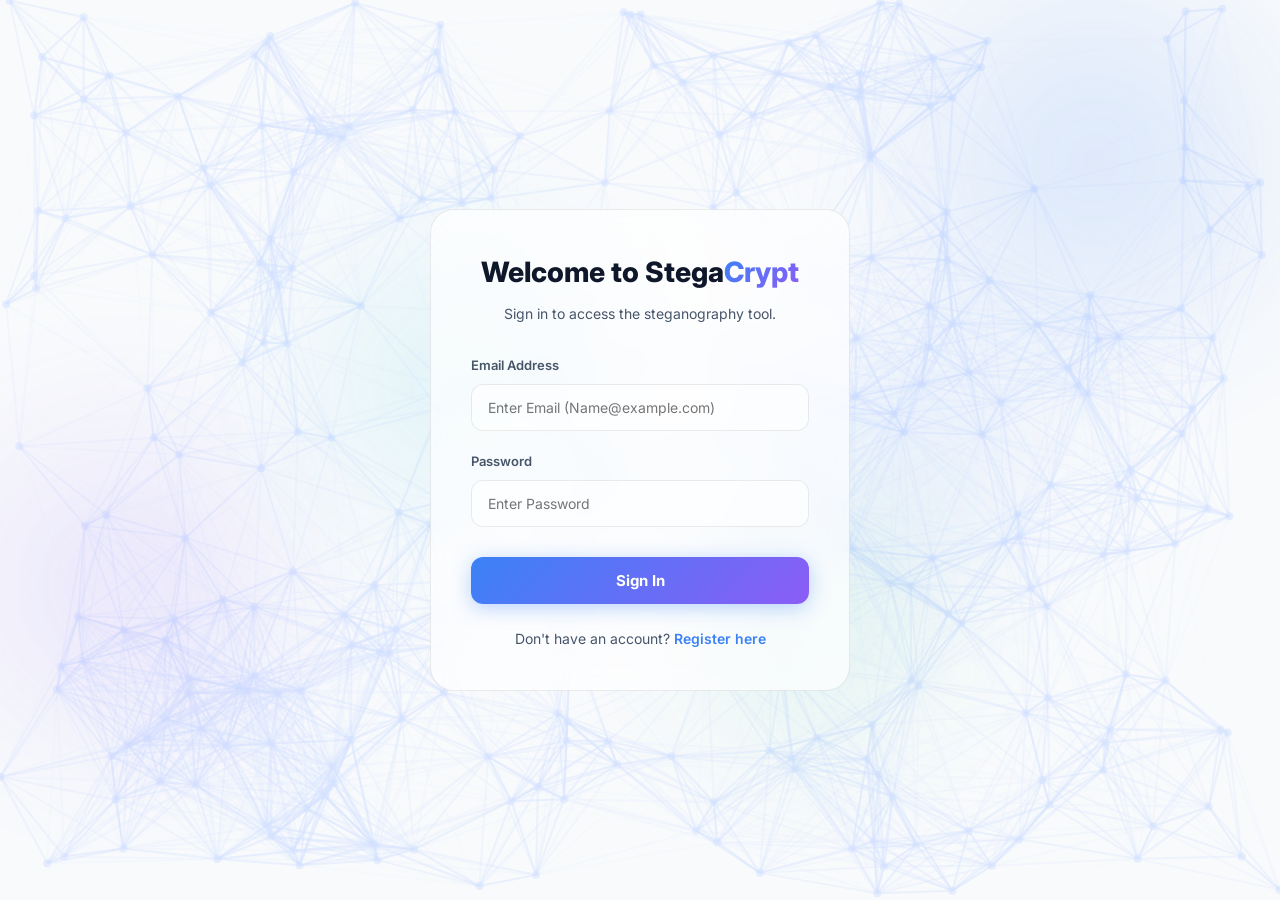
==== login.html @ 2a399cc2 "Add files via upload" ====
<!DOCTYPE html>
<html lang="en">

<head>
    <meta charset="UTF-8" />
    <meta name="viewport" content="width=device-width, initial-scale=1.0" />
    <title>Login - StegaCrypt</title>
    <meta name="description" content="Login to StegaCrypt to conceal secret messages inside images and PDF files." />
    <link
        href="https://fonts.googleapis.com/css2?family=Inter:wght@300;400;500;600;700;800;900&family=JetBrains+Mono:wght@400;600&display=swap"
        rel="stylesheet" />
    <link rel="icon" href="encryption.png" type="image/png" />
    <link rel="stylesheet" href="splash.css" />
    <style>
        .login-container {
            position: relative;
            z-index: 10;
            display: flex;
            justify-content: center;
            align-items: center;
            min-height: 100vh;
            padding: 20px;
        }

        .auth-box {
            width: 100%;
            max-width: 420px;
            padding: 40px;
            border-radius: 24px;
            text-align: center;
            animation: fadeInUp 0.6s ease-out forwards;
        }

        .auth-header {
            margin-bottom: 30px;
        }

        .auth-header h2 {
            font-size: 28px;
            font-weight: 800;
            margin-bottom: 8px;
        }

        .auth-header p {
            color: var(--text-secondary);
            font-size: 14px;
        }

        .form-group {
            margin-bottom: 20px;
            text-align: left;
        }

        .form-group label {
            display: block;
            font-size: 13px;
            font-weight: 600;
            color: var(--text-secondary);
            margin-bottom: 8px;
        }

        .form-control {
            width: 100%;
            padding: 14px 16px;
            border-radius: 12px;
            border: 1px solid var(--border-glass);
            background: rgba(255, 255, 255, 0.5);
            font-family: var(--sans);
            font-size: 14px;
            color: var(--text-primary);
            transition: all 0.3s ease;
            outline: none;
        }

        .form-control:focus {
            background: rgba(255, 255, 255, 0.8);
            border-color: var(--accent-blue);
            box-shadow: 0 0 0 4px rgba(59, 130, 246, 0.1);
        }

        .btn-auth {
            width: 100%;
            margin-top: 10px;
            justify-content: center;
        }

        .auth-switch {
            margin-top: 24px;
            font-size: 14px;
            color: var(--text-secondary);
        }

        .auth-switch a {
            color: var(--accent-blue);
            font-weight: 600;
            text-decoration: none;
            cursor: pointer;
            transition: color 0.2s;
        }

        .auth-switch a:hover {
            color: var(--accent-purple);
        }

        .error-msg {
            color: #ef4444;
            font-size: 13px;
            margin-bottom: 15px;
            display: none;
            font-weight: 500;
        }

        .success-msg {
            color: var(--accent-emerald);
            font-size: 13px;
            margin-bottom: 15px;
            display: none;
            font-weight: 500;
        }
    </style>
</head>

<body>

    <!-- ── Cybersecurity Particle Network Background ── -->
    <canvas id="cyberCanvas" aria-hidden="true"></canvas>

    <!-- ── Animated Background Orbs ── -->
    <div class="bg-orbs" aria-hidden="true">
        <div class="orb orb-1"></div>
        <div class="orb orb-2"></div>
        <div class="orb orb-3"></div>
        <div class="orb orb-4"></div>
        <div class="orb orb-5"></div>
    </div>

    <div class="login-container">
        <div class="auth-box glass">
            <div class="auth-header">
                <h2>Welcome to <span class="nav-name"><span class="brand-stega">Stega</span><span
                            class="brand-crypt">Crypt</span></span></h2>
                <p id="auth-subtitle">Sign in to access the steganography tool.</p>
            </div>

            <div id="error-message" class="error-msg">Invalid credentials.</div>
            <div id="success-message" class="success-msg">Registration successful! You can now log in.</div>

            <form id="auth-form">
                <div class="form-group">
                    <label for="email">Email Address</label>
                    <input type="email" id="email" class="form-control" placeholder="Enter Email (Name@example.com)"
                        required />
                </div>
                <div class="form-group">
                    <label for="password">Password</label>
                    <input type="password" id="password" class="form-control" placeholder="Enter Password" required />
                </div>
                <button type="submit" class="btn-primary btn-auth" id="auth-btn">Sign In</button>
            </form>

            <div class="auth-switch">
                <span id="switch-text">Don't have an account?</span>
                <a id="switch-link">Register here</a>
            </div>
        </div>
    </div>

    <!-- ── Particle Network Background Script ── -->
    <script>
        (() => {
            const canvas = document.getElementById('cyberCanvas');
            const ctx = canvas.getContext('2d');
            let width, height, particles = [];

            const CONFIG = {
                particleCount: 160,
                particleSize: 4,
                particleColor: { r: 212, g: 225, b: 255 },
                particleOpacity: 0.5,
                linkDistance: 200,
                linkColor: { r: 212, g: 225, b: 255 },
                linkOpacity: 0.6,
                linkWidth: 2,
                moveSpeed: 3,
                mouseRepulseDistance: 100,
                mouseRepulseDuration: 0.4,
                densityArea: 300
            };

            const mouse = { x: -9999, y: -9999 };

            function resize() {
                width = canvas.width = window.innerWidth;
                height = canvas.height = window.innerHeight;
                adjustParticleCount();
            }

            function adjustParticleCount() {
                const area = width * height;
                const targetCount = Math.floor((area / (CONFIG.densityArea * CONFIG.densityArea)) * CONFIG.particleCount);
                const count = Math.min(Math.max(targetCount, 40), 300);

                while (particles.length < count) {
                    particles.push(createParticle());
                }
                while (particles.length > count) {
                    particles.pop();
                }
            }

            function createParticle(x, y) {
                const angle = Math.random() * Math.PI * 2;
                const speed = CONFIG.moveSpeed * (0.5 + Math.random() * 0.5);
                return {
                    x: x !== undefined ? x : Math.random() * width,
                    y: y !== undefined ? y : Math.random() * height,
                    vx: Math.cos(angle) * speed,
                    vy: Math.sin(angle) * speed,
                    size: CONFIG.particleSize,
                    opacity: CONFIG.particleOpacity
                };
            }

            function updateParticles() {
                for (let i = 0; i < particles.length; i++) {
                    const p = particles[i];

                    if (mouse.x !== -9999) {
                        const dx = p.x - mouse.x;
                        const dy = p.y - mouse.y;
                        const dist = Math.sqrt(dx * dx + dy * dy);

                        if (dist < CONFIG.mouseRepulseDistance) {
                            const force = (CONFIG.mouseRepulseDistance - dist) / CONFIG.mouseRepulseDistance;
                            const angle = Math.atan2(dy, dx);
                            const repulseForce = force * 6;
                            p.vx += Math.cos(angle) * repulseForce;
                            p.vy += Math.sin(angle) * repulseForce;
                        }
                    }

                    const currentSpeed = Math.sqrt(p.vx * p.vx + p.vy * p.vy);
                    const maxSpeed = CONFIG.moveSpeed * 3;
                    if (currentSpeed > maxSpeed) {
                        p.vx = (p.vx / currentSpeed) * maxSpeed;
                        p.vy = (p.vy / currentSpeed) * maxSpeed;
                    }

                    if (currentSpeed > CONFIG.moveSpeed) {
                        const decay = 1 - CONFIG.mouseRepulseDuration * 0.02;
                        p.vx *= decay;
                        p.vy *= decay;

                        const newSpeed = Math.sqrt(p.vx * p.vx + p.vy * p.vy);
                        if (newSpeed < CONFIG.moveSpeed * 0.5) {
                            const angle = Math.atan2(p.vy, p.vx);
                            p.vx = Math.cos(angle) * CONFIG.moveSpeed * 0.5;
                            p.vy = Math.sin(angle) * CONFIG.moveSpeed * 0.5;
                        }
                    }

                    p.x += p.vx * 0.15;
                    p.y += p.vy * 0.15;

                    if (p.x < 0) {
                        p.x = 0;
                        p.vx = Math.abs(p.vx);
                    } else if (p.x > width) {
                        p.x = width;
                        p.vx = -Math.abs(p.vx);
                    }

                    if (p.y < 0) {
                        p.y = 0;
                        p.vy = Math.abs(p.vy);
                    } else if (p.y > height) {
                        p.y = height;
                        p.vy = -Math.abs(p.vy);
                    }
                }
            }

            function drawParticles() {
                const { r, g, b } = CONFIG.particleColor;
                const lr = CONFIG.linkColor.r;
                const lg = CONFIG.linkColor.g;
                const lb = CONFIG.linkColor.b;

                ctx.lineWidth = CONFIG.linkWidth;

                for (let i = 0; i < particles.length; i++) {
                    const a = particles[i];

                    for (let j = i + 1; j < particles.length; j++) {
                        const bP = particles[j];
                        const dx = a.x - bP.x;
                        const dy = a.y - bP.y;

                        if (Math.abs(dx) > CONFIG.linkDistance || Math.abs(dy) > CONFIG.linkDistance) continue;

                        const dist = Math.sqrt(dx * dx + dy * dy);

                        if (dist < CONFIG.linkDistance) {
                            const opacity = (1 - dist / CONFIG.linkDistance) * CONFIG.linkOpacity;
                            ctx.beginPath();
                            ctx.moveTo(a.x, a.y);
                            ctx.lineTo(bP.x, bP.y);
                            ctx.strokeStyle = `rgba(${lr}, ${lg}, ${lb}, ${opacity})`;
                            ctx.stroke();
                        }
                    }
                }

                for (let i = 0; i < particles.length; i++) {
                    const p = particles[i];
                    ctx.beginPath();
                    ctx.arc(p.x, p.y, p.size, 0, Math.PI * 2);
                    ctx.fillStyle = `rgba(${r}, ${g}, ${b}, ${p.opacity})`;
                    ctx.fill();
                }
            }

            function animate() {
                ctx.clearRect(0, 0, width, height);
                updateParticles();
                drawParticles();
                requestAnimationFrame(animate);
            }

            window.addEventListener('mousemove', e => {
                mouse.x = e.clientX;
                mouse.y = e.clientY;
            });

            window.addEventListener('mouseleave', () => {
                mouse.x = -9999;
                mouse.y = -9999;
            });

            window.addEventListener('resize', resize);

            resize();
            animate();
        })();
    </script>

    <!-- ── Authentication Logic ── -->
    <script>
        const authForm = document.getElementById('auth-form');
        const emailInput = document.getElementById('email');
        const passwordInput = document.getElementById('password');
        const authBtn = document.getElementById('auth-btn');
        const switchText = document.getElementById('switch-text');
        const switchLink = document.getElementById('switch-link');
        const authSubtitle = document.getElementById('auth-subtitle');
        const errorMsg = document.getElementById('error-message');
        const successMsg = document.getElementById('success-message');

        let isLoginMode = true;

        switchLink.addEventListener('click', () => {
            isLoginMode = !isLoginMode;
            errorMsg.style.display = 'none';
            successMsg.style.display = 'none';

            if (isLoginMode) {
                authSubtitle.textContent = 'Sign in to access the steganography tool.';
                authBtn.textContent = 'Sign In';
                switchText.textContent = "Don't have an account?";
                switchLink.textContent = 'Register here';
            } else {
                authSubtitle.textContent = 'Create an account to get started.';
                authBtn.textContent = 'Register';
                switchText.textContent = 'Already have an account?';
                switchLink.textContent = 'Sign in';
            }
        });

        authForm.addEventListener('submit', (e) => {
            e.preventDefault();
            const email = emailInput.value.trim();
            const password = passwordInput.value.trim();

            errorMsg.style.display = 'none';
            successMsg.style.display = 'none';

            if (isLoginMode) {
                // Login
                const users = JSON.parse(localStorage.getItem('stegacrypt_users')) || {};
                if (users[email] && users[email] === password) {
                    // Success
                    localStorage.setItem('stegacrypt_logged_in', 'true');
                    window.location.href = 'splash.html';
                } else {
                    errorMsg.textContent = 'Invalid email or password.';
                    errorMsg.style.display = 'block';
                }
            } else {
                // Register
                const users = JSON.parse(localStorage.getItem('stegacrypt_users')) || {};
                if (users[email]) {
                    errorMsg.textContent = 'An account with this email already exists.';
                    errorMsg.style.display = 'block';
                } else {
                    users[email] = password;
                    localStorage.setItem('stegacrypt_users', JSON.stringify(users));
                    successMsg.style.display = 'block';

                    // Switch back to login mode
                    setTimeout(() => {
                        switchLink.click();
                        emailInput.value = email; // pre-fill email
                    }, 1500);
                }
            }
        });

        // Check if already logged in
        if (localStorage.getItem('stegacrypt_logged_in') === 'true') {
            window.location.href = 'splash.html';
        }
    </script>
</body>

</html>
---- splash.css ----
/* ══════════════════════════════════════════════════════════════════════════════
   STEGACRYPT — SPLASH PAGE STYLES
   Premium, animated, glassmorphism-based landing page
   ══════════════════════════════════════════════════════════════════════════════ */

:root {
    --bg-dark: #f8fafc;
    --bg-gradient: linear-gradient(135deg, #f8fafc 0%, #f1f5f9 50%, #e2e8f0 100%);
    --surface-glass: rgba(255, 255, 255, 0.7);
    --surface-glass-hover: rgba(255, 255, 255, 0.9);
    --border-glass: rgba(0, 0, 0, 0.08);
    --border-glass-hover: rgba(0, 0, 0, 0.15);
    --accent-blue: #3b82f6;
    --accent-purple: #8b5cf6;
    --accent-emerald: #10b981;
    --accent-cyan: #06b6d4;
    --text-primary: #0f172a;
    --text-secondary: #475569;
    --text-muted: #94a3b8;
    --sans: 'Inter', -apple-system, sans-serif;
    --mono: 'JetBrains Mono', monospace;
}

*,
*::before,
*::after {
    box-sizing: border-box;
    margin: 0;
    padding: 0;
}

html {
    scroll-behavior: smooth;
}

body {
    font-family: var(--sans);
    background: var(--bg-dark);
    color: var(--text-primary);
    min-height: 100vh;
    overflow-x: hidden;
    line-height: 1.6;
}

/* ── Interactive Geometric Mesh Canvas ── */
#cyberCanvas {
    position: fixed;
    top: 0;
    left: 0;
    width: 100vw;
    height: 100vh;
    z-index: 0;
    pointer-events: none;
}

/* ── Animated Background Orbs ── */
.bg-orbs {
    position: fixed;
    inset: 0;
    z-index: 0;
    pointer-events: none;
    overflow: hidden;
}

.orb {
    position: absolute;
    border-radius: 50%;
    filter: blur(60px);
    opacity: 0.6;
    animation: orbFloat 20s ease-in-out infinite;
}

.orb-1 {
    width: 500px;
    height: 500px;
    background: radial-gradient(circle, rgba(59, 130, 246, 0.3), transparent 70%);
    top: -10%;
    right: -5%;
    animation-duration: 22s;
}

.orb-2 {
    width: 450px;
    height: 450px;
    background: radial-gradient(circle, rgba(139, 92, 246, 0.25), transparent 70%);
    bottom: 10%;
    left: -8%;
    animation-duration: 18s;
    animation-delay: -5s;
}

.orb-3 {
    width: 350px;
    height: 350px;
    background: radial-gradient(circle, rgba(16, 185, 129, 0.2), transparent 70%);
    top: 50%;
    left: 50%;
    animation-duration: 25s;
    animation-delay: -10s;
}

.orb-4 {
    width: 400px;
    height: 400px;
    background: radial-gradient(circle, rgba(6, 182, 212, 0.2), transparent 70%);
    top: 20%;
    left: 20%;
    animation-duration: 28s;
    animation-delay: -8s;
}

.orb-5 {
    width: 350px;
    height: 350px;
    background: radial-gradient(circle, rgba(59, 130, 246, 0.18), transparent 70%);
    bottom: 30%;
    right: 15%;
    animation-duration: 20s;
    animation-delay: -12s;
}

@keyframes orbFloat {

    0%,
    100% {
        transform: translate(0, 0) scale(1);
    }

    25% {
        transform: translate(30px, -40px) scale(1.05);
    }

    50% {
        transform: translate(-20px, 20px) scale(0.95);
    }

    75% {
        transform: translate(15px, 35px) scale(1.02);
    }
}

/* ── Glass Effect ── */
.glass {
    background: var(--surface-glass);
    backdrop-filter: blur(16px);
    -webkit-backdrop-filter: blur(16px);
    border: 1px solid var(--border-glass);
}

/* ── Navbar ── */
.navbar {
    position: fixed;
    top: 0;
    left: 0;
    right: 0;
    z-index: 1000;
    display: flex;
    align-items: center;
    justify-content: space-between;
    padding: 16px 40px;
    border-bottom: 1px solid rgba(0, 0, 0, 0.15);
    transition: background .4s, backdrop-filter .4s, box-shadow .4s, padding .3s, border-color .4s;
}

.navbar.scrolled {
    background: rgba(248, 250, 252, 0.88);
    backdrop-filter: blur(20px);
    -webkit-backdrop-filter: blur(20px);
    box-shadow: 0 1px 3px rgba(0, 0, 0, 0.06);
    border-bottom: 1px solid rgba(0, 0, 0, 0.2);
    padding: 12px 40px;
}

.nav-brand {
    display: flex;
    align-items: center;
    gap: 10px;
    font-weight: 700;
    font-size: 18px;
    letter-spacing: -0.5px;
    text-decoration: none;
    color: var(--text-primary);
    transition: transform .25s ease, opacity .25s;
}

.nav-brand:hover {
    transform: scale(1.08);
    opacity: 0.85;
}

.brand-stega {
    color: var(--text-primary);
}

.brand-crypt {
    background: linear-gradient(135deg, var(--accent-blue), var(--accent-purple));
    -webkit-background-clip: text;
    -webkit-text-fill-color: transparent;
    background-clip: text;
}

.nav-links {
    display: flex;
    align-items: center;
    gap: 32px;
}

.nav-links a {
    color: var(--text-secondary);
    text-decoration: none;
    font-size: 14px;
    font-weight: 600;
    letter-spacing: 0.2px;
    transition: color .25s;
}

.nav-links a:hover {
    color: var(--text-primary);
}

.nav-cta {
    background: linear-gradient(135deg, var(--accent-blue), var(--accent-purple));
    color: #fff !important;
    padding: 8px 20px;
    border-radius: 8px;
    font-weight: 600 !important;
    transition: opacity .25s, transform .15s !important;
    box-shadow: 0 2px 12px rgba(59, 130, 246, 0.3);
}

.nav-cta:hover {
    opacity: 0.9;
    transform: translateY(-1px);
}

/* ══════════════ HERO SECTION ══════════════ */
.hero {
    position: relative;
    z-index: 1;
    display: flex;
    flex-direction: column;
    align-items: center;
    text-align: center;
    padding: 160px 24px 100px;
    max-width: 840px;
    margin: 0 auto;
}

/* ── Entrance animations ── */
.animate-in {
    opacity: 0;
    transform: translateY(24px);
    animation: fadeInUp 0.8s ease-out forwards;
}

.delay-1 {
    animation-delay: 0.15s;
}

.delay-2 {
    animation-delay: 0.3s;
}

.delay-3 {
    animation-delay: 0.45s;
}

.delay-4 {
    animation-delay: 0.6s;
}

@keyframes fadeInUp {
    to {
        opacity: 1;
        transform: translateY(0);
    }
}

.hero-badge {
    display: inline-flex;
    align-items: center;
    gap: 10px;
    padding: 8px 20px;
    border-radius: 50px;
    font-size: 11px;
    font-weight: 600;
    letter-spacing: 1.5px;
    text-transform: uppercase;
    color: var(--accent-emerald);
    background: rgba(16, 185, 129, 0.1);
    border: 1px solid rgba(16, 185, 129, 0.25);
    margin-bottom: 32px;
}

.badge-dot {
    width: 7px;
    height: 7px;
    border-radius: 50%;
    background: var(--accent-emerald);
    box-shadow: 0 0 10px var(--accent-emerald);
    animation: pulse 2s ease-in-out infinite;
}

@keyframes pulse {

    0%,
    100% {
        opacity: 1;
        transform: scale(1);
    }

    50% {
        opacity: 0.5;
        transform: scale(1.4);
    }
}

.hero-title {
    font-size: clamp(40px, 7vw, 72px);
    font-weight: 800;
    line-height: 1.1;
    letter-spacing: -2px;
    margin-bottom: 24px;
    color: var(--text-primary);
}

.gradient-text {
    background: linear-gradient(135deg, var(--accent-blue), var(--accent-purple), var(--accent-cyan));
    background-size: 200% 200%;
    -webkit-background-clip: text;
    -webkit-text-fill-color: transparent;
    background-clip: text;
    animation: gradientShift 6s ease-in-out infinite;
}

@keyframes gradientShift {

    0%,
    100% {
        background-position: 0% 50%;
    }

    50% {
        background-position: 100% 50%;
    }
}

.hero-subtitle {
    font-size: clamp(15px, 2.5vw, 18px);
    color: var(--text-secondary);
    max-width: 600px;
    line-height: 1.7;
    margin-bottom: 40px;
}

/* ── Hero Buttons ── */
.hero-actions {
    display: flex;
    gap: 16px;
    margin-bottom: 60px;
}

.btn-primary {
    display: inline-flex;
    align-items: center;
    gap: 10px;
    padding: 14px 32px;
    background: linear-gradient(135deg, var(--accent-blue), var(--accent-purple));
    color: #fff;
    border: none;
    border-radius: 12px;
    font-family: var(--sans);
    font-size: 15px;
    font-weight: 700;
    text-decoration: none;
    cursor: pointer;
    transition: opacity .25s, transform .15s, box-shadow .25s;
    box-shadow: 0 4px 20px rgba(59, 130, 246, 0.35);
}

.btn-primary:hover {
    opacity: 0.92;
    transform: translateY(-2px);
    box-shadow: 0 8px 30px rgba(59, 130, 246, 0.45);
}

.btn-primary.btn-lg {
    padding: 18px 40px;
    font-size: 16px;
    border-radius: 14px;
}

.btn-secondary {
    display: inline-flex;
    align-items: center;
    gap: 10px;
    padding: 14px 32px;
    background: var(--surface-glass);
    color: var(--text-primary);
    border: 1px solid var(--border-glass);
    border-radius: 12px;
    font-family: var(--sans);
    font-size: 15px;
    font-weight: 600;
    text-decoration: none;
    cursor: pointer;
    transition: background .25s, border-color .25s, transform .15s;
    backdrop-filter: blur(8px);
}

.btn-secondary:hover {
    background: var(--surface-glass-hover);
    border-color: var(--border-glass-hover);
    transform: translateY(-1px);
}

/* ── Hero Stats ── */
.hero-stats {
    display: flex;
    align-items: center;
    gap: 32px;
    padding: 20px 40px;
    background: var(--surface-glass);
    backdrop-filter: blur(16px);
    border: 1px solid var(--border-glass);
    border-radius: 16px;
}

.stat {
    text-align: center;
}

.stat-value {
    font-size: 24px;
    font-weight: 800;
    font-family: var(--mono);
    background: linear-gradient(135deg, var(--accent-blue), var(--accent-cyan));
    -webkit-background-clip: text;
    -webkit-text-fill-color: transparent;
    background-clip: text;
}

.stat-label {
    font-size: 11px;
    color: var(--text-muted);
    text-transform: uppercase;
    letter-spacing: 1px;
    font-weight: 500;
    margin-top: 2px;
}

.stat-divider {
    width: 1px;
    height: 36px;
    background: var(--border-glass);
}

/* ══════════════ SECTION HEADERS ══════════════ */
.section-header {
    text-align: center;
    margin-bottom: 56px;
}

.section-badge {
    display: inline-block;
    padding: 6px 16px;
    border-radius: 50px;
    font-size: 11px;
    font-weight: 600;
    letter-spacing: 1.5px;
    text-transform: uppercase;
    color: var(--accent-purple);
    background: rgba(139, 92, 246, 0.08);
    border: 1px solid rgba(139, 92, 246, 0.2);
    margin-bottom: 16px;
}

.section-header h2 {
    font-size: clamp(28px, 5vw, 42px);
    font-weight: 800;
    letter-spacing: -1.5px;
    margin-bottom: 12px;
}

.section-header p {
    color: var(--text-secondary);
    font-size: 16px;
    max-width: 480px;
    margin: 0 auto;
}

/* ══════════════ FEATURES ══════════════ */
.features {
    position: relative;
    z-index: 1;
    padding: 80px 24px 100px;
    max-width: 1100px;
    margin: 0 auto;
}

.feature-grid {
    display: grid;
    grid-template-columns: repeat(3, 1fr);
    gap: 20px;
}

.feature-card {
    padding: 32px 28px;
    border-radius: 16px;
    transition: background .3s, border-color .3s, transform .3s, box-shadow .3s;
    cursor: default;
}

.feature-card:hover {
    background: var(--surface-glass-hover);
    border-color: var(--border-glass-hover);
    transform: translateY(-4px);
    box-shadow: 0 12px 40px rgba(0, 0, 0, 0.08);
}

.feature-icon {
    font-size: 36px;
    margin-bottom: 16px;
    display: inline-block;
    animation: iconBounce 3s ease-in-out infinite;
}

.feature-card:nth-child(2) .feature-icon {
    animation-delay: -0.5s;
}

.feature-card:nth-child(3) .feature-icon {
    animation-delay: -1s;
}

.feature-card:nth-child(4) .feature-icon {
    animation-delay: -1.5s;
}

.feature-card:nth-child(5) .feature-icon {
    animation-delay: -2s;
}

.feature-card:nth-child(6) .feature-icon {
    animation-delay: -2.5s;
}

@keyframes iconBounce {

    0%,
    100% {
        transform: translateY(0);
    }

    50% {
        transform: translateY(-6px);
    }
}

.feature-card h3 {
    font-size: 17px;
    font-weight: 700;
    margin-bottom: 10px;
    letter-spacing: -0.3px;
}

.feature-card p {
    font-size: 13.5px;
    color: var(--text-secondary);
    line-height: 1.65;
}

/* ══════════════ HOW IT WORKS ══════════════ */
.how-it-works {
    position: relative;
    z-index: 1;
    padding: 80px 24px 100px;
    max-width: 720px;
    margin: 0 auto;
}

.steps {
    display: flex;
    flex-direction: column;
    gap: 0;
}

.step {
    display: flex;
    gap: 24px;
    align-items: flex-start;
    padding: 28px;
    background: var(--surface-glass);
    backdrop-filter: blur(16px);
    border: 1px solid var(--border-glass);
    border-radius: 16px;
    transition: transform .3s, box-shadow .3s;
}

.step:hover {
    transform: translateX(8px);
    box-shadow: 0 8px 30px rgba(0, 0, 0, 0.06);
}

.step-number {
    font-family: var(--mono);
    font-size: 28px;
    font-weight: 800;
    background: linear-gradient(135deg, var(--accent-blue), var(--accent-purple));
    -webkit-background-clip: text;
    -webkit-text-fill-color: transparent;
    background-clip: text;
    flex-shrink: 0;
    line-height: 1;
    padding-top: 4px;
}

.step-content h3 {
    font-size: 17px;
    font-weight: 700;
    margin-bottom: 6px;
}

.step-content p {
    font-size: 13.5px;
    color: var(--text-secondary);
    line-height: 1.65;
}

.step-connector {
    width: 2px;
    height: 32px;
    background: linear-gradient(to bottom, var(--accent-blue), var(--accent-purple));
    margin-left: 42px;
    border-radius: 2px;
    opacity: 0.4;
}

/* ══════════════ SECURITY ══════════════ */
.security {
    position: relative;
    z-index: 1;
    padding: 80px 24px 100px;
    max-width: 900px;
    margin: 0 auto;
}

.security-inner {
    display: flex;
    gap: 48px;
    align-items: center;
    padding: 48px;
    border-radius: 20px;
}

.security-text {
    flex: 1;
}

.security-text h2 {
    font-size: clamp(24px, 4vw, 32px);
    font-weight: 800;
    letter-spacing: -1px;
    margin-bottom: 16px;
    line-height: 1.2;
}

.security-text p {
    font-size: 14px;
    color: var(--text-secondary);
    line-height: 1.7;
    margin-bottom: 24px;
}

.security-list {
    list-style: none;
    display: flex;
    flex-direction: column;
    gap: 10px;
}

.security-list li {
    display: flex;
    align-items: center;
    gap: 10px;
    font-size: 13.5px;
    color: var(--text-secondary);
}

.check {
    color: var(--accent-emerald);
    font-weight: 700;
    font-size: 15px;
}

.security-visual {
    flex-shrink: 0;
    display: flex;
    align-items: center;
    justify-content: center;
}

.shield {
    position: relative;
    width: 140px;
    height: 140px;
    display: flex;
    align-items: center;
    justify-content: center;
}

.shield-icon {
    font-size: 52px;
    z-index: 2;
    animation: shieldPulse 3s ease-in-out infinite;
}

@keyframes shieldPulse {

    0%,
    100% {
        transform: scale(1);
    }

    50% {
        transform: scale(1.08);
    }
}

.shield-ring {
    position: absolute;
    inset: 0;
    border-radius: 50%;
    border: 2px solid rgba(16, 185, 129, 0.25);
    animation: ringExpand 3s ease-in-out infinite;
}

.ring-2 {
    animation-delay: -1.5s;
}

@keyframes ringExpand {
    0% {
        transform: scale(0.8);
        opacity: 0.6;
    }

    100% {
        transform: scale(1.4);
        opacity: 0;
    }
}

/* ══════════════ CTA ══════════════ */
.cta-section {
    position: relative;
    z-index: 1;
    padding: 60px 24px 100px;
}

.cta-inner {
    max-width: 640px;
    margin: 0 auto;
    text-align: center;
    padding: 56px 40px;
    background: linear-gradient(135deg, rgba(59, 130, 246, 0.06), rgba(139, 92, 246, 0.06));
    border: 1px solid rgba(59, 130, 246, 0.12);
    border-radius: 24px;
}

.cta-inner h2 {
    font-size: clamp(24px, 4vw, 34px);
    font-weight: 800;
    letter-spacing: -1px;
    margin-bottom: 12px;
}

.cta-inner p {
    color: var(--text-secondary);
    font-size: 15px;
    margin-bottom: 32px;
}

/* ══════════════ FOOTER ══════════════ */
footer {
    position: relative;
    z-index: 1;
    border-top: 1px solid rgba(0, 0, 0, 0.15);
    padding: 40px 24px;
}

.footer-inner {
    max-width: 800px;
    margin: 0 auto;
    text-align: center;
}

.footer-brand {
    display: inline-flex;
    align-items: center;
    font-size: 16px;
    font-weight: 700;
    margin-bottom: 12px;
}

.footer-credit {
    font-size: 13px;
    color: var(--text-secondary);
    margin-bottom: 4px;
}

.footer-note {
    font-size: 11px;
    color: var(--text-muted);
    font-family: var(--mono);
}

/* ══════════════ SCROLL REVEAL ══════════════ */
.scroll-reveal {
    opacity: 0;
    transform: translateY(30px);
    transition: opacity 0.6s ease-out, transform 0.6s ease-out;
}

.scroll-reveal.visible {
    opacity: 1;
    transform: translateY(0);
}

/* Stagger feature cards */
.feature-card.scroll-reveal:nth-child(1) {
    transition-delay: 0s;
}

.feature-card.scroll-reveal:nth-child(2) {
    transition-delay: 0.1s;
}

.feature-card.scroll-reveal:nth-child(3) {
    transition-delay: 0.2s;
}

.feature-card.scroll-reveal:nth-child(4) {
    transition-delay: 0.3s;
}

.feature-card.scroll-reveal:nth-child(5) {
    transition-delay: 0.4s;
}

.feature-card.scroll-reveal:nth-child(6) {
    transition-delay: 0.5s;
}

/* Stagger steps */
.step.scroll-reveal:nth-child(1) {
    transition-delay: 0s;
}

.step.scroll-reveal:nth-child(3) {
    transition-delay: 0.15s;
}

.step.scroll-reveal:nth-child(5) {
    transition-delay: 0.3s;
}

/* ══════════════ RESPONSIVE ══════════════ */
@media (max-width: 768px) {
    .navbar {
        padding: 12px 20px;
    }

    .nav-links {
        display: none;
    }

    .hero {
        padding: 120px 20px 60px;
    }

    .hero-title {
        letter-spacing: -1px;
    }

    .hero-actions {
        flex-direction: column;
        width: 100%;
        max-width: 320px;
    }

    .btn-primary,
    .btn-secondary {
        justify-content: center;
    }

    .hero-stats {
        flex-direction: column;
        gap: 16px;
        padding: 20px;
    }

    .stat-divider {
        width: 60px;
        height: 1px;
    }

    .feature-grid {
        grid-template-columns: 1fr;
        gap: 14px;
    }

    .security-inner {
        flex-direction: column;
        padding: 32px 24px;
        text-align: center;
    }

    .security-list {
        align-items: center;
    }

    .step {
        flex-direction: column;
        gap: 12px;
        text-align: center;
    }

    .step-connector {
        margin-left: auto;
        margin-right: auto;
    }

    .cta-inner {
        padding: 40px 24px;
    }
}

@media (max-width: 480px) {
    .hero-title {
        font-size: 32px;
        letter-spacing: -0.5px;
    }

    .feature-card {
        padding: 24px 20px;
    }
}
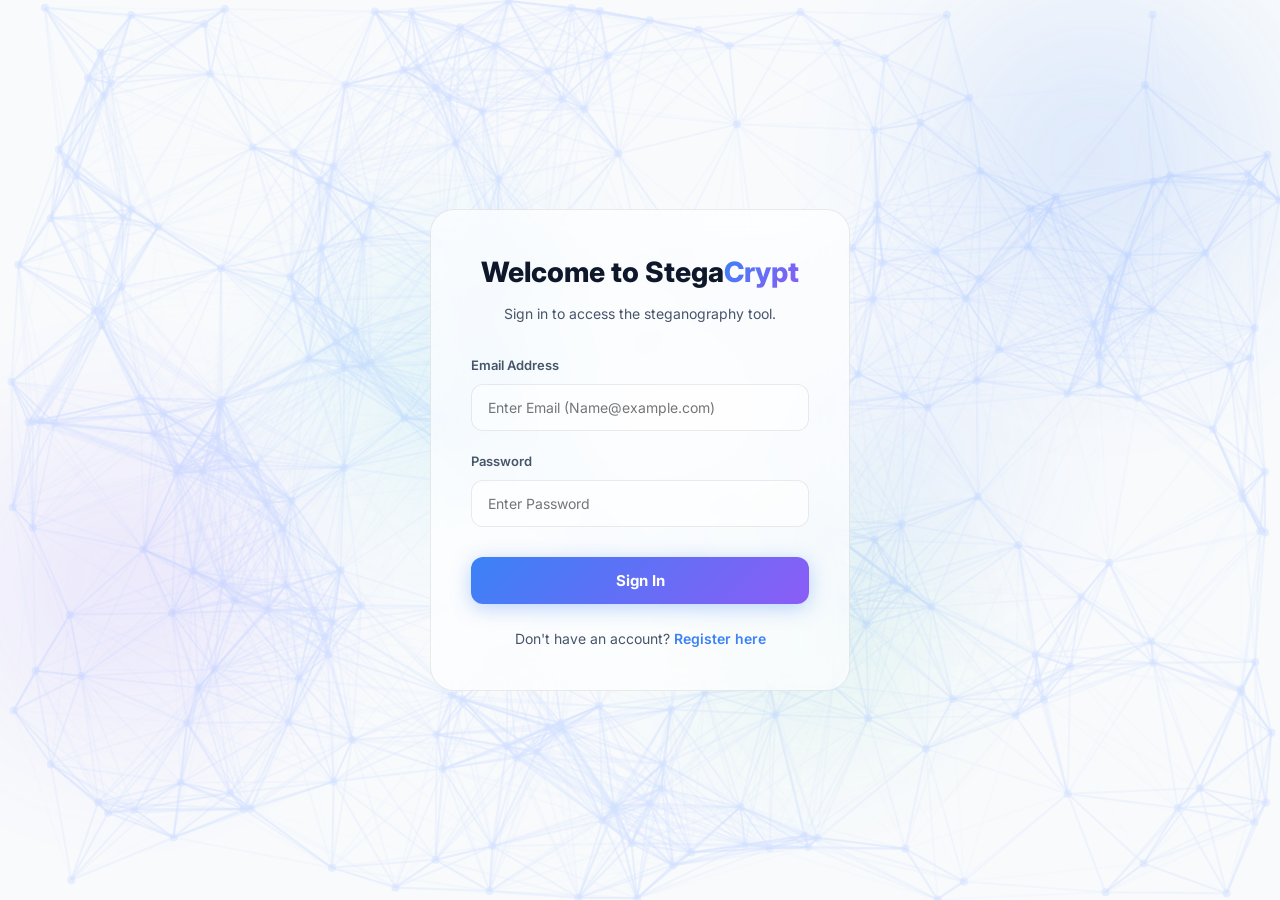
==== commit 61b8bab5: "Redirect to index.html instead of splash.html" ====
--- a/login.html
+++ b/login.html
@@ -390,7 +390,7 @@
                 if (users[email] && users[email] === password) {
                     // Success
                     localStorage.setItem('stegacrypt_logged_in', 'true');
-                    window.location.href = 'splash.html';
+                    window.location.href = 'index.html';
                 } else {
                     errorMsg.textContent = 'Invalid email or password.';
                     errorMsg.style.display = 'block';
@@ -417,9 +417,9 @@
 
         // Check if already logged in
         if (localStorage.getItem('stegacrypt_logged_in') === 'true') {
-            window.location.href = 'splash.html';
+            window.location.href = 'index.html';
         }
     </script>
 </body>
 
-</html>+</html>
